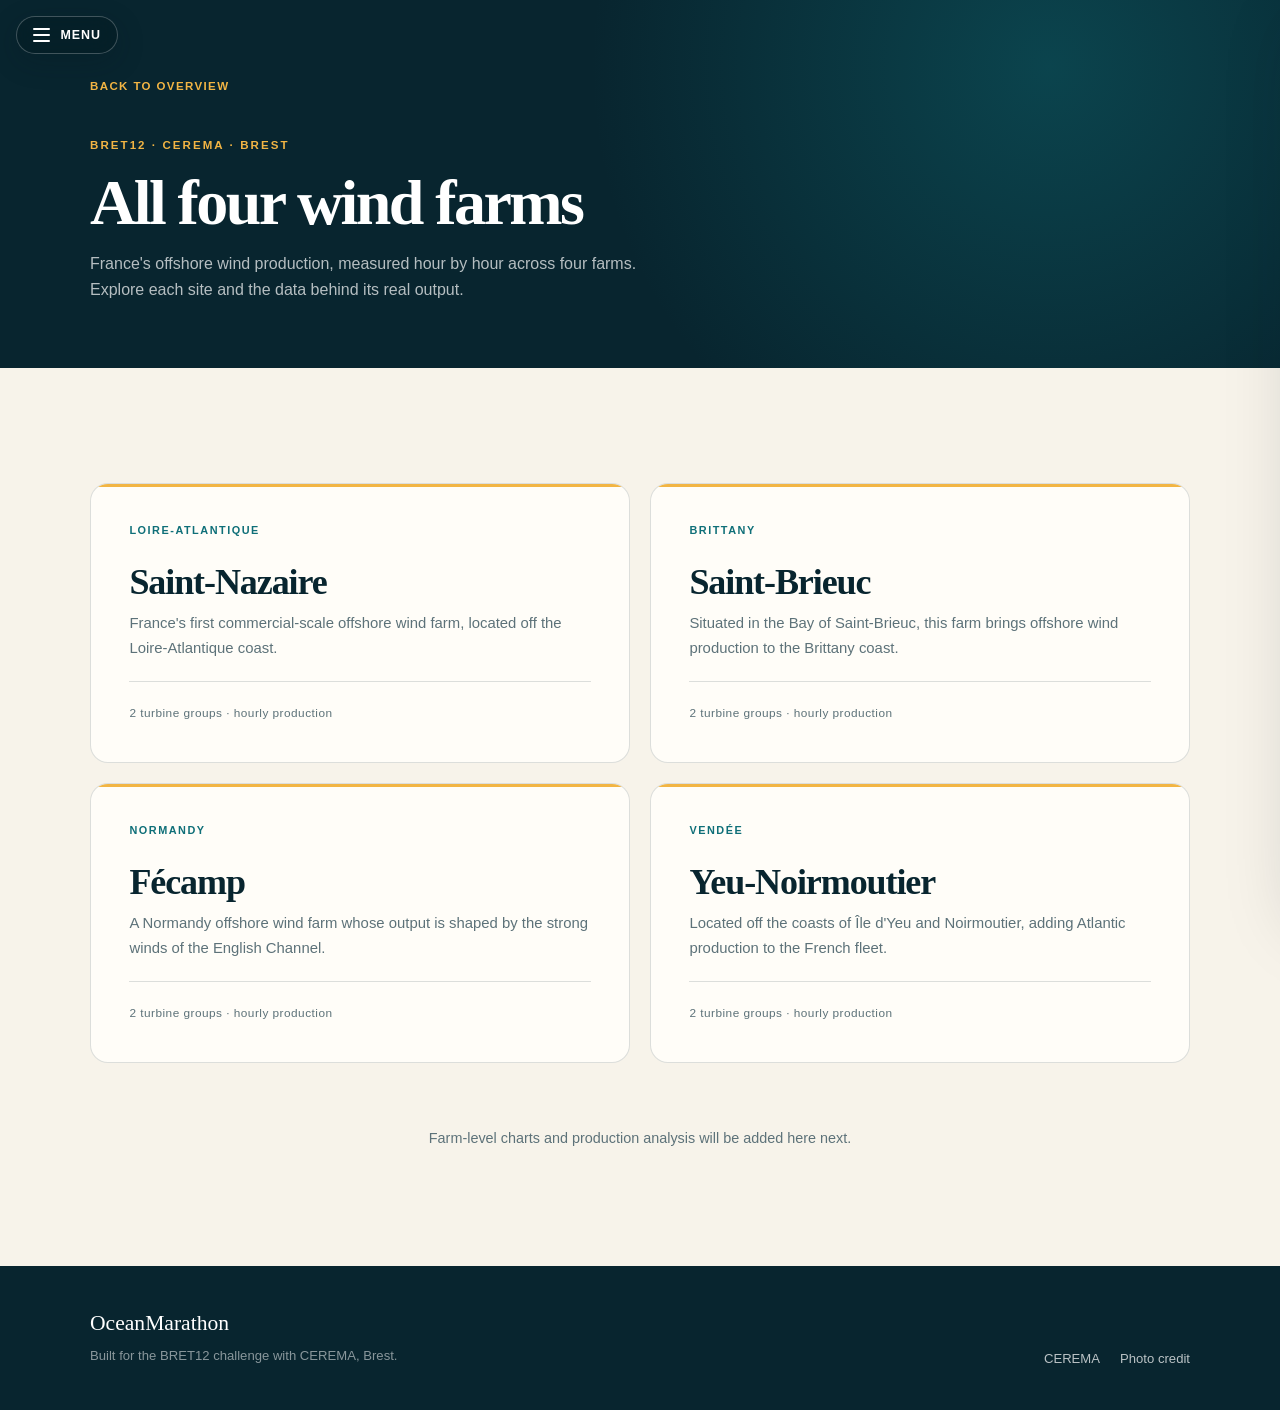
==== webpage/all4windfarms.html @ 5b28c63f "Functional Webapp...remaining features, season based charts and extrapolate new windfarm.." ====
<!DOCTYPE html>
<html lang="en">

<head>
  <meta charset="UTF-8">
  <meta name="viewport" content="width=device-width, initial-scale=1.0">
  <meta name="description"
    content="A closer look at France's four offshore wind farms: Saint-Nazaire, Saint-Brieuc, Fécamp and Yeu-Noirmoutier.">
  <title>All four wind farms — OceanMarathon</title>
  <link rel="stylesheet" href="styles.css">
</head>

<body>
  <button class="panel-toggle" id="panelToggle" type="button" aria-controls="sidePanel" aria-expanded="false"
    aria-label="Open project menu">
    <span class="panel-toggle__icon" aria-hidden="true">
      <span></span>
      <span></span>
      <span></span>
    </span>
    <span class="panel-toggle__text">Menu</span>
  </button>

  <div class="panel-overlay" id="panelOverlay" aria-hidden="true"></div>

  <aside class="side-panel" id="sidePanel" aria-label="Project menu" aria-hidden="true">
    <div class="side-panel__inner">
      <p class="eyebrow">BRET12 · CEREMA</p>
      <h2 class="side-panel__title">OceanMarathon</h2>
      <p class="side-panel__lead">Turning assumptions about offshore wind into measurements.</p>

      <nav class="side-nav" aria-label="Site navigation">
        <a href="index.html">Overview</a>
        <a href="all4windfarms.html" aria-current="page">All four wind farms</a>
        <a href="consumption.html">Commune coverage</a>
        <!-- <a href="saint-nazaire.html">Saint-Nazaire</a>
        <a href="saint-brieuc.html">Saint-Brieuc</a>
        <a href="fecamp.html">Fécamp</a>
        <a href="yeu-noirmoutier.html">Yeu-Noirmoutier</a> -->
        <a href="index.html#story">The story</a>
        <a href="index.html#approach">Our approach</a>
        <a href="index.html#challenge">The 48-hour challenge</a>
        <a href="index.html#data">Source data</a>
      </nav>

      <div class="side-panel__facts">
        <h3>Project facts</h3>
        <dl>
          <div>
            <dt>Organisation</dt>
            <dd>CEREMA</dd>
          </div>
          <div>
            <dt>Location</dt>
            <dd>Brest, France</dd>
          </div>
          <div>
            <dt>Challenge owner</dt>
            <dd>Matthieu Suire</dd>
          </div>
          <div>
            <dt>Focus</dt>
            <dd>Climate, energy and spatial planning</dd>
          </div>
          <div>
            <dt>Dataset</dt>
            <dd>30,701 hourly readings across four French offshore farms, 2023-2026</dd>
          </div>
        </dl>
      </div>

      <div class="side-panel__footer">
        <a href="https://www.cerema.fr/fr" target="_blank" rel="noreferrer">Visit CEREMA</a>
        <a href="https://unsplash.com/photos/white-electic-windmill-pONBhDyOFoM" target="_blank" rel="noreferrer">Photo:
          Nicholas Doherty</a>
      </div>
    </div>
  </aside>

  <main>
    <section class="subpage-head">
      <div class="container">
        <a class="back-link" href="index.html">Back to overview</a>
        <p class="eyebrow eyebrow--light">BRET12 · CEREMA · Brest</p>
        <h1>All four wind farms</h1>
        <p>
          France's offshore wind production, measured hour by hour across four farms.
          Explore each site and the data behind its real output.
        </p>
      </div>
    </section>

    <section class="section">
      <div class="container">
        <div class="farm-grid">
          <a class="farm-card reveal" href="saint-nazaire.html">
            <span class="farm-card__tag">Loire-Atlantique</span>
            <h2>Saint-Nazaire</h2>
            <p>
              France's first commercial-scale offshore wind farm, located off the
              Loire-Atlantique coast.
            </p>
            <span class="farm-card__meta">2 turbine groups · hourly production</span>
          </a>

          <a class="farm-card reveal" href="saint-brieuc.html">
            <span class="farm-card__tag">Brittany</span>
            <h2>Saint-Brieuc</h2>
            <p>
              Situated in the Bay of Saint-Brieuc, this farm brings offshore wind
              production to the Brittany coast.
            </p>
            <span class="farm-card__meta">2 turbine groups · hourly production</span>
          </a>

          <a class="farm-card reveal" href="fecamp.html">
            <span class="farm-card__tag">Normandy</span>
            <h2>Fécamp</h2>
            <p>
              A Normandy offshore wind farm whose output is shaped by the strong
              winds of the English Channel.
            </p>
            <span class="farm-card__meta">2 turbine groups · hourly production</span>
          </a>

          <a class="farm-card reveal" href="yeu-noirmoutier.html">
            <span class="farm-card__tag">Vendée</span>
            <h2>Yeu-Noirmoutier</h2>
            <p>
              Located off the coasts of Île d'Yeu and Noirmoutier, adding Atlantic
              production to the French fleet.
            </p>
            <span class="farm-card__meta">2 turbine groups · hourly production</span>
          </a>
        </div>

        <p class="page-note reveal">
          Farm-level charts and production analysis will be added here next.
        </p>
      </div>
    </section>
  </main>

  <footer class="footer">
    <div class="container footer__inner">
      <div>
        <p class="footer__brand">OceanMarathon</p>
        <p>Built for the BRET12 challenge with CEREMA, Brest.</p>
      </div>
      <div class="footer__links">
        <a href="https://www.cerema.fr/fr" target="_blank" rel="noreferrer">CEREMA</a>
        <a href="https://unsplash.com/photos/white-electic-windmill-pONBhDyOFoM" target="_blank" rel="noreferrer">Photo
          credit</a>
      </div>
    </div>
  </footer>

  <script src="script.js"></script>
</body>

</html>
---- webpage/styles.css ----
:root {
  --ink: #08252f;
  --ocean: #0b3d4d;
  --sea: #0f6f78;
  --sea-soft: #dcece8;
  --foam: #eef5f1;
  --sand: #f7f3ea;
  --paper: #fffdf8;
  --accent: #f2b544;
  --accent-deep: #c98a1f;
  --text: #1c343d;
  --muted: #5d7279;
  --line: rgba(8, 37, 47, 0.14);
  --shadow: 0 24px 70px rgba(4, 24, 31, 0.18);
  --serif: "Iowan Old Style", "Palatino Linotype", "Book Antiqua", Georgia, serif;
  --sans: "Segoe UI", "Helvetica Neue", Arial, sans-serif;
}

*,
*::before,
*::after {
  box-sizing: border-box;
}

html {
  scroll-behavior: smooth;
  scroll-padding-top: 2rem;
}

body {
  margin: 0;
  background: var(--sand);
  color: var(--text);
  font-family: var(--sans);
  font-size: 1rem;
  line-height: 1.65;
  -webkit-font-smoothing: antialiased;
}

body.panel-open {
  overflow: hidden;
}

h1,
h2,
h3,
p {
  margin-top: 0;
}

h1,
h2,
h3 {
  color: var(--ink);
  font-family: var(--serif);
  font-weight: 600;
}

a {
  color: inherit;
}

.container {
  width: 100%;
  max-width: 1180px;
  margin-inline: auto;
  padding-inline: clamp(1.25rem, 4vw, 2.5rem);
}

.eyebrow {
  margin-bottom: 1rem;
  color: var(--sea);
  font-size: 0.72rem;
  font-weight: 700;
  letter-spacing: 0.18em;
  text-transform: uppercase;
}

.eyebrow--light {
  color: var(--accent);
}

.panel-toggle {
  position: fixed;
  z-index: 1002;
  top: 1rem;
  left: 1rem;
  display: inline-flex;
  align-items: center;
  gap: 0.65rem;
  padding: 0.7rem 1rem;
  border: 1px solid rgba(255, 255, 255, 0.24);
  border-radius: 999px;
  background: rgba(5, 30, 38, 0.72);
  color: #fff;
  font-family: var(--sans);
  font-size: 0.78rem;
  font-weight: 700;
  letter-spacing: 0.08em;
  text-transform: uppercase;
  cursor: pointer;
  backdrop-filter: blur(12px);
  -webkit-backdrop-filter: blur(12px);
  box-shadow: 0 8px 28px rgba(4, 24, 31, 0.22);
  transition: background 180ms ease, border-color 180ms ease, transform 180ms ease;
}

.panel-toggle:hover {
  background: rgba(5, 30, 38, 0.92);
  border-color: rgba(255, 255, 255, 0.45);
  transform: translateY(-1px);
}

.panel-toggle:focus-visible {
  outline: 3px solid var(--accent);
  outline-offset: 3px;
}

.panel-toggle__icon {
  position: relative;
  display: grid;
  width: 17px;
  gap: 4px;
}

.panel-toggle__icon span {
  display: block;
  width: 100%;
  height: 2px;
  background: currentColor;
  border-radius: 2px;
  transition: transform 260ms ease, opacity 180ms ease;
}

body.panel-open .panel-toggle__icon span:nth-child(1) {
  transform: translateY(6px) rotate(45deg);
}

body.panel-open .panel-toggle__icon span:nth-child(2) {
  opacity: 0;
}

body.panel-open .panel-toggle__icon span:nth-child(3) {
  transform: translateY(-6px) rotate(-45deg);
}

.panel-overlay {
  position: fixed;
  z-index: 1000;
  inset: 0;
  background: rgba(3, 20, 26, 0.58);
  opacity: 0;
  pointer-events: none;
  transition: opacity 320ms ease;
}

body.panel-open .panel-overlay {
  opacity: 1;
  pointer-events: auto;
}

.side-panel {
  position: fixed;
  z-index: 1001;
  inset-block: 0;
  right: 0;
  width: min(24rem, 92vw);
  background: var(--paper);
  box-shadow: var(--shadow);
  transform: translateX(105%);
  transition: transform 420ms cubic-bezier(0.22, 1, 0.36, 1);
}

body.panel-open .side-panel {
  transform: translateX(0);
}

.side-panel__inner {
  display: flex;
  height: 100%;
  flex-direction: column;
  overflow-y: auto;
  padding: 5.25rem 1.75rem 2rem;
}

.side-panel__title {
  margin-bottom: 0.5rem;
  font-size: 2.4rem;
  letter-spacing: -0.03em;
  line-height: 1;
}

.side-panel__lead {
  margin-bottom: 2rem;
  color: var(--muted);
  font-size: 0.95rem;
}

.side-nav {
  display: grid;
  margin-bottom: 2.25rem;
  border-top: 1px solid var(--line);
}

.side-nav a {
  padding: 0.85rem 0;
  border-bottom: 1px solid var(--line);
  color: var(--ink);
  font-family: var(--serif);
  font-size: 1.1rem;
  text-decoration: none;
  transition: color 160ms ease, padding-left 160ms ease;
}

.side-nav a:hover,
.side-nav a:focus-visible {
  padding-left: 0.4rem;
  color: var(--sea);
}

.side-nav a[aria-current="page"] {
  padding-left: 0.4rem;
  color: var(--sea);
  font-style: italic;
}

.side-panel__facts h3 {
  margin-bottom: 0.85rem;
  font-family: var(--sans);
  font-size: 0.72rem;
  letter-spacing: 0.16em;
  text-transform: uppercase;
}

.side-panel__facts dl {
  display: grid;
  gap: 0.9rem;
  margin: 0;
}

.side-panel__facts dl div {
  display: grid;
  gap: 0.1rem;
}

.side-panel__facts dt {
  color: var(--muted);
  font-size: 0.68rem;
  font-weight: 700;
  letter-spacing: 0.1em;
  text-transform: uppercase;
}

.side-panel__facts dd {
  margin: 0;
  color: var(--text);
  font-size: 0.88rem;
  line-height: 1.45;
}

.side-panel__footer {
  display: flex;
  flex-wrap: wrap;
  gap: 0.4rem 1.1rem;
  margin-top: auto;
  padding-top: 2rem;
  border-top: 1px solid var(--line);
  font-size: 0.78rem;
}

.side-panel__footer a {
  color: var(--sea);
  text-decoration: none;
}

.side-panel__footer a:hover {
  text-decoration: underline;
}

.hero {
  position: relative;
  display: flex;
  min-height: 100svh;
  align-items: center;
  overflow: hidden;
  background: var(--ink);
  color: #fff;
}

.hero__media {
  position: absolute;
  inset: 0;
  background-image: url("Images/nicholas-doherty-pONBhDyOFoM-unsplash.jpg");
  background-position: center;
  background-size: cover;
  transform: scale(1.02);
}

.hero__media::after {
  position: absolute;
  inset: 0;
  background:
    linear-gradient(90deg, rgba(3, 21, 28, 0.92) 0%, rgba(4, 32, 41, 0.72) 48%, rgba(4, 32, 41, 0.24) 100%),
    linear-gradient(0deg, rgba(3, 21, 28, 0.72) 0%, transparent 45%);
  content: "";
}

.hero__content {
  position: relative;
  z-index: 1;
  width: 100%;
  max-width: 1180px;
  margin-inline: auto;
  padding: 8rem clamp(1.25rem, 4vw, 2.5rem) 9rem;
}

.hero h1 {
  max-width: 12ch;
  margin-bottom: 1.5rem;
  color: #fff;
  font-size: clamp(2.9rem, 7vw, 5.9rem);
  letter-spacing: -0.045em;
  line-height: 0.98;
}

.hero h1 em {
  color: var(--accent);
  font-weight: 500;
}

.hero__lead {
  max-width: 620px;
  margin-bottom: 2.1rem;
  color: rgba(255, 255, 255, 0.8);
  font-size: clamp(1rem, 1.5vw, 1.12rem);
  line-height: 1.7;
}

.hero__actions {
  display: flex;
  flex-wrap: wrap;
  gap: 0.8rem;
}

.button {
  display: inline-flex;
  align-items: center;
  justify-content: center;
  min-height: 3rem;
  padding: 0.75rem 1.4rem;
  border: 1px solid transparent;
  border-radius: 999px;
  font-size: 0.88rem;
  font-weight: 700;
  text-decoration: none;
  transition: background 180ms ease, border-color 180ms ease, color 180ms ease, transform 180ms ease;
}

.button:hover {
  transform: translateY(-2px);
}

.button--primary {
  background: var(--accent);
  color: var(--ink);
}

.button--primary:hover {
  background: #ffc85c;
}

.button--ghost {
  border-color: rgba(255, 255, 255, 0.38);
  background: rgba(255, 255, 255, 0.05);
  color: #fff;
}

.button--ghost:hover {
  border-color: #fff;
  background: rgba(255, 255, 255, 0.12);
}

.hero__scroll {
  position: absolute;
  z-index: 1;
  bottom: 1.8rem;
  left: 50%;
  display: flex;
  align-items: center;
  gap: 0.65rem;
  color: rgba(255, 255, 255, 0.55);
  font-size: 0.66rem;
  font-weight: 700;
  letter-spacing: 0.16em;
  text-transform: uppercase;
  transform: translateX(-50%);
}

.hero__scroll span {
  display: block;
  width: 1px;
  height: 34px;
  background: linear-gradient(var(--accent), transparent);
}

.stats {
  background: var(--ink);
  color: #fff;
}

.stats__grid {
  display: grid;
  grid-template-columns: repeat(4, 1fr);
  padding-block: clamp(2.2rem, 4vw, 3.4rem);
}

.stat {
  padding: 0.35rem clamp(0.8rem, 2.4vw, 2rem);
  border-left: 1px solid rgba(255, 255, 255, 0.14);
}

.stat:first-child {
  padding-left: 0;
  border-left: 0;
}

.stat strong {
  display: block;
  margin-bottom: 0.35rem;
  color: var(--accent);
  font-family: var(--serif);
  font-size: clamp(1.65rem, 3vw, 2.5rem);
  font-weight: 500;
  letter-spacing: -0.03em;
  line-height: 1;
}

.stat span {
  color: rgba(255, 255, 255, 0.62);
  font-size: 0.78rem;
}

.section {
  padding-block: clamp(4.5rem, 9vw, 8rem);
}

.story__grid {
  display: grid;
  grid-template-columns: 0.85fr 1.15fr;
  gap: clamp(2rem, 7vw, 6rem);
  align-items: start;
}

.section h2 {
  margin-bottom: 1rem;
  font-size: clamp(2.15rem, 4.5vw, 3.8rem);
  letter-spacing: -0.035em;
  line-height: 1.03;
}

.story__intro h2 {
  max-width: 9ch;
}

.story__copy {
  max-width: 640px;
  color: var(--muted);
  font-size: 1.02rem;
}

.story__lead {
  color: var(--ink);
  font-family: var(--serif);
  font-size: clamp(1.25rem, 2vw, 1.55rem);
  line-height: 1.4;
}

.story blockquote {
  margin: 2.2rem 0 0;
  padding: 1.4rem 1.6rem;
  border-left: 3px solid var(--accent);
  background: var(--foam);
  color: var(--ink);
  font-family: var(--serif);
  font-size: 1.2rem;
  font-style: italic;
  line-height: 1.5;
}

.story blockquote strong {
  color: var(--sea);
  font-weight: 600;
}

.cards-section {
  padding-top: 0;
}

.card-grid {
  display: grid;
  grid-template-columns: repeat(3, 1fr);
  gap: 1px;
  overflow: hidden;
  border: 1px solid var(--line);
  border-radius: 18px;
  background: var(--line);
}

.card {
  padding: clamp(1.6rem, 3.5vw, 2.4rem);
  background: var(--paper);
}

.card__number {
  display: inline-block;
  margin-bottom: 2.4rem;
  color: var(--accent-deep);
  font-size: 0.72rem;
  font-weight: 700;
  letter-spacing: 0.14em;
}

.card h3 {
  margin-bottom: 0.7rem;
  font-size: 1.45rem;
}

.card p {
  margin: 0;
  color: var(--muted);
  font-size: 0.93rem;
}

.approach {
  background: var(--foam);
}

.section-heading {
  max-width: 660px;
  margin-bottom: clamp(2.5rem, 5vw, 4rem);
}

.section-heading>p:last-child {
  color: var(--muted);
}

.steps {
  display: grid;
  grid-template-columns: repeat(4, 1fr);
  gap: clamp(1rem, 2.5vw, 2rem);
  margin: 0;
  padding: 0;
  list-style: none;
}

.step {
  padding-top: 1.1rem;
  border-top: 2px solid var(--ink);
}

.step__index {
  display: block;
  margin-bottom: 1.6rem;
  color: var(--sea);
  font-size: 0.72rem;
  font-weight: 700;
  letter-spacing: 0.14em;
}

.step h3 {
  margin-bottom: 0.55rem;
  font-size: 1.25rem;
}

.step p {
  margin: 0;
  color: var(--muted);
  font-size: 0.9rem;
}

.challenge {
  background:
    radial-gradient(circle at 12% 20%, rgba(15, 111, 120, 0.35), transparent 42%),
    var(--ocean);
  color: rgba(255, 255, 255, 0.72);
}

.challenge__grid {
  display: grid;
  grid-template-columns: 0.9fr 1.1fr;
  gap: clamp(2.5rem, 7vw, 6rem);
  align-items: start;
}

.challenge h2 {
  color: #fff;
}

.challenge__intro p {
  max-width: 430px;
  margin-bottom: 1.5rem;
}

.badge {
  display: inline-block;
  padding: 0.45rem 0.9rem;
  border: 1px solid rgba(242, 181, 68, 0.45);
  border-radius: 999px;
  color: var(--accent);
  font-size: 0.72rem;
  font-weight: 700;
  letter-spacing: 0.1em;
  text-transform: uppercase;
}

.challenge__list {
  margin: 0;
  padding: 0;
  border-top: 1px solid rgba(255, 255, 255, 0.18);
  list-style: none;
}

.challenge__list li {
  display: grid;
  grid-template-columns: 2.4rem 1fr;
  gap: 0.6rem;
  padding: 1.1rem 0;
  border-bottom: 1px solid rgba(255, 255, 255, 0.18);
}

.challenge__list li>span {
  color: var(--accent);
  font-size: 0.7rem;
  font-weight: 700;
  letter-spacing: 0.12em;
}

.challenge__list h3 {
  margin-bottom: 0.2rem;
  color: #fff;
  font-family: var(--sans);
  font-size: 1rem;
  font-weight: 600;
}

.challenge__list p {
  margin: 0;
  color: rgba(255, 255, 255, 0.58);
  font-size: 0.88rem;
}

.data__grid {
  display: grid;
  grid-template-columns: 0.9fr 1.1fr;
  gap: clamp(2.5rem, 7vw, 6rem);
  align-items: center;
}

.data__grid p {
  max-width: 470px;
  color: var(--muted);
}

.data__panel {
  padding: clamp(1.4rem, 3vw, 2rem);
  border: 1px solid var(--line);
  border-radius: 18px;
  background: var(--paper);
}

.data__panel>div {
  display: grid;
  grid-template-columns: 0.8fr 1.2fr;
  gap: 1rem;
  padding: 0.9rem 0;
  border-bottom: 1px solid var(--line);
}

.data__panel>div:last-child {
  border-bottom: 0;
}

.data__label {
  color: var(--muted);
  font-size: 0.7rem;
  font-weight: 700;
  letter-spacing: 0.1em;
  text-transform: uppercase;
}

.data__panel strong {
  color: var(--ink);
  font-size: 0.92rem;
  font-weight: 600;
}

.subpage-head {
  position: relative;
  overflow: hidden;
  padding: clamp(2.5rem, 10vw, 4.5rem) 0 clamp(2.75rem, 5vw, 4rem);
  background:
    radial-gradient(circle at 82% 18%, rgba(15, 111, 120, 0.42), transparent 42%),
    var(--ink);
  color: rgba(255, 255, 255, 0.7);
}

.subpage-head h1 {
  max-width: 16ch;
  margin-bottom: 1rem;
  color: #fff;
  font-size: clamp(2.5rem, 5vw, 4.25rem);
  letter-spacing: -0.04em;
  line-height: 1;
}

.subpage-head p:not(.eyebrow) {
  max-width: 590px;
  margin-bottom: 0;
}

.back-link {
  display: inline-block;
  margin-bottom: 2.5rem;
  color: var(--accent);
  font-size: 0.72rem;
  font-weight: 700;
  letter-spacing: 0.12em;
  text-decoration: none;
  text-transform: uppercase;
}

.back-link:hover,
.back-link:focus-visible {
  text-decoration: underline;
}

.farm-grid {
  display: grid;
  grid-template-columns: repeat(2, 1fr);
  gap: 1.25rem;
}

.farm-card {
  position: relative;
  display: flex;
  min-height: 280px;
  flex-direction: column;
  padding: clamp(1.6rem, 3.5vw, 2.4rem);
  overflow: hidden;
  border: 1px solid var(--line);
  border-radius: 18px;
  background: var(--paper);
  color: inherit;
  text-decoration: none;
  transition: transform 200ms ease, box-shadow 200ms ease;
}

.farm-card::before {
  position: absolute;
  inset: 0 0 auto;
  height: 3px;
  background: var(--accent);
  content: "";
}

.farm-card:hover {
  transform: translateY(-4px);
  box-shadow: 0 20px 50px rgba(8, 37, 47, 0.1);
}

.farm-card:hover h2 {
  color: var(--sea);
}

.farm-card:focus-visible {
  outline: 3px solid var(--sea);
  outline-offset: 3px;
}

.farm-card__tag {
  margin-bottom: 1.5rem;
  color: var(--sea);
  font-size: 0.68rem;
  font-weight: 700;
  letter-spacing: 0.14em;
  text-transform: uppercase;
}

.farm-card h2 {
  margin-bottom: 0.6rem;
  font-size: clamp(1.7rem, 3vw, 2.25rem);
  letter-spacing: -0.03em;
  transition: color 180ms ease;
}

.farm-card p {
  color: var(--muted);
  font-size: 0.93rem;
}

.farm-card__meta {
  margin-top: auto;
  padding-top: 1.4rem;
  border-top: 1px solid var(--line);
  color: var(--muted);
  font-size: 0.74rem;
  letter-spacing: 0.04em;
}

.page-note {
  max-width: 560px;
  margin: clamp(2.5rem, 5vw, 4rem) auto 0;
  color: var(--muted);
  font-size: 0.9rem;
  text-align: center;
}

.footer {
  padding-block: 2.5rem;
  background: var(--ink);
  color: rgba(255, 255, 255, 0.52);
  font-size: 0.82rem;
}

.footer__inner {
  display: flex;
  flex-wrap: wrap;
  align-items: flex-end;
  justify-content: space-between;
  gap: 1.5rem;
}

.footer p {
  margin-bottom: 0.2rem;
}

.footer__brand {
  color: #fff;
  font-family: var(--serif);
  font-size: 1.35rem;
}

.footer__links {
  display: flex;
  gap: 1.25rem;
}

.footer a {
  color: rgba(255, 255, 255, 0.72);
  text-decoration: none;
}

.footer a:hover {
  color: var(--accent);
}

.reveal.is-visible {
  animation: fade-up 760ms cubic-bezier(0.22, 1, 0.36, 1) both;
}

@keyframes fade-up {
  from {
    opacity: 0;
    transform: translateY(22px);
  }

  to {
    opacity: 1;
    transform: translateY(0);
  }
}

@media (max-width: 1000px) {
  .card-grid {
    grid-template-columns: 1fr;
  }

  .card__number {
    margin-bottom: 1.2rem;
  }

  .steps {
    grid-template-columns: repeat(2, 1fr);
    row-gap: 2.5rem;
  }

  .story__grid,
  .challenge__grid,
  .data__grid {
    grid-template-columns: 1fr;
  }

  .story__intro h2 {
    max-width: 16ch;
  }
}

@media (max-width: 680px) {
  .hero {
    min-height: 92svh;
  }

  .hero__content {
    padding-top: 7rem;
    padding-bottom: 7rem;
  }

  .hero h1 {
    max-width: 100%;
  }

  .hero__scroll {
    display: none;
  }

  .stats__grid {
    grid-template-columns: repeat(2, 1fr);
    gap: 1.4rem 0;
  }

  .stat {
    padding-left: 0.9rem;
  }

  .stat:first-child,
  .stat:nth-child(3) {
    padding-left: 0;
    border-left: 0;
  }

  .stat:nth-child(3) {
    padding-top: 1.2rem;
    border-top: 1px solid rgba(255, 255, 255, 0.14);
  }

  .stat:nth-child(4) {
    padding-top: 1.2rem;
    border-top: 1px solid rgba(255, 255, 255, 0.14);
  }

  .steps {
    grid-template-columns: 1fr;
  }

  .farm-grid {
    grid-template-columns: 1fr;
  }

  .data__panel>div {
    grid-template-columns: 1fr;
    gap: 0.15rem;
  }

  .side-panel {
    width: min(24rem, 100vw);
  }

  .side-panel__inner {
    padding-inline: 1.4rem;
  }

  .footer__inner {
    align-items: flex-start;
  }
}

@media (prefers-reduced-motion: reduce) {
  html {
    scroll-behavior: auto;
  }

  *,
  *::before,
  *::after {
    animation-duration: 0.01ms !important;
    animation-iteration-count: 1 !important;
    transition-duration: 0.01ms !important;
  }
}
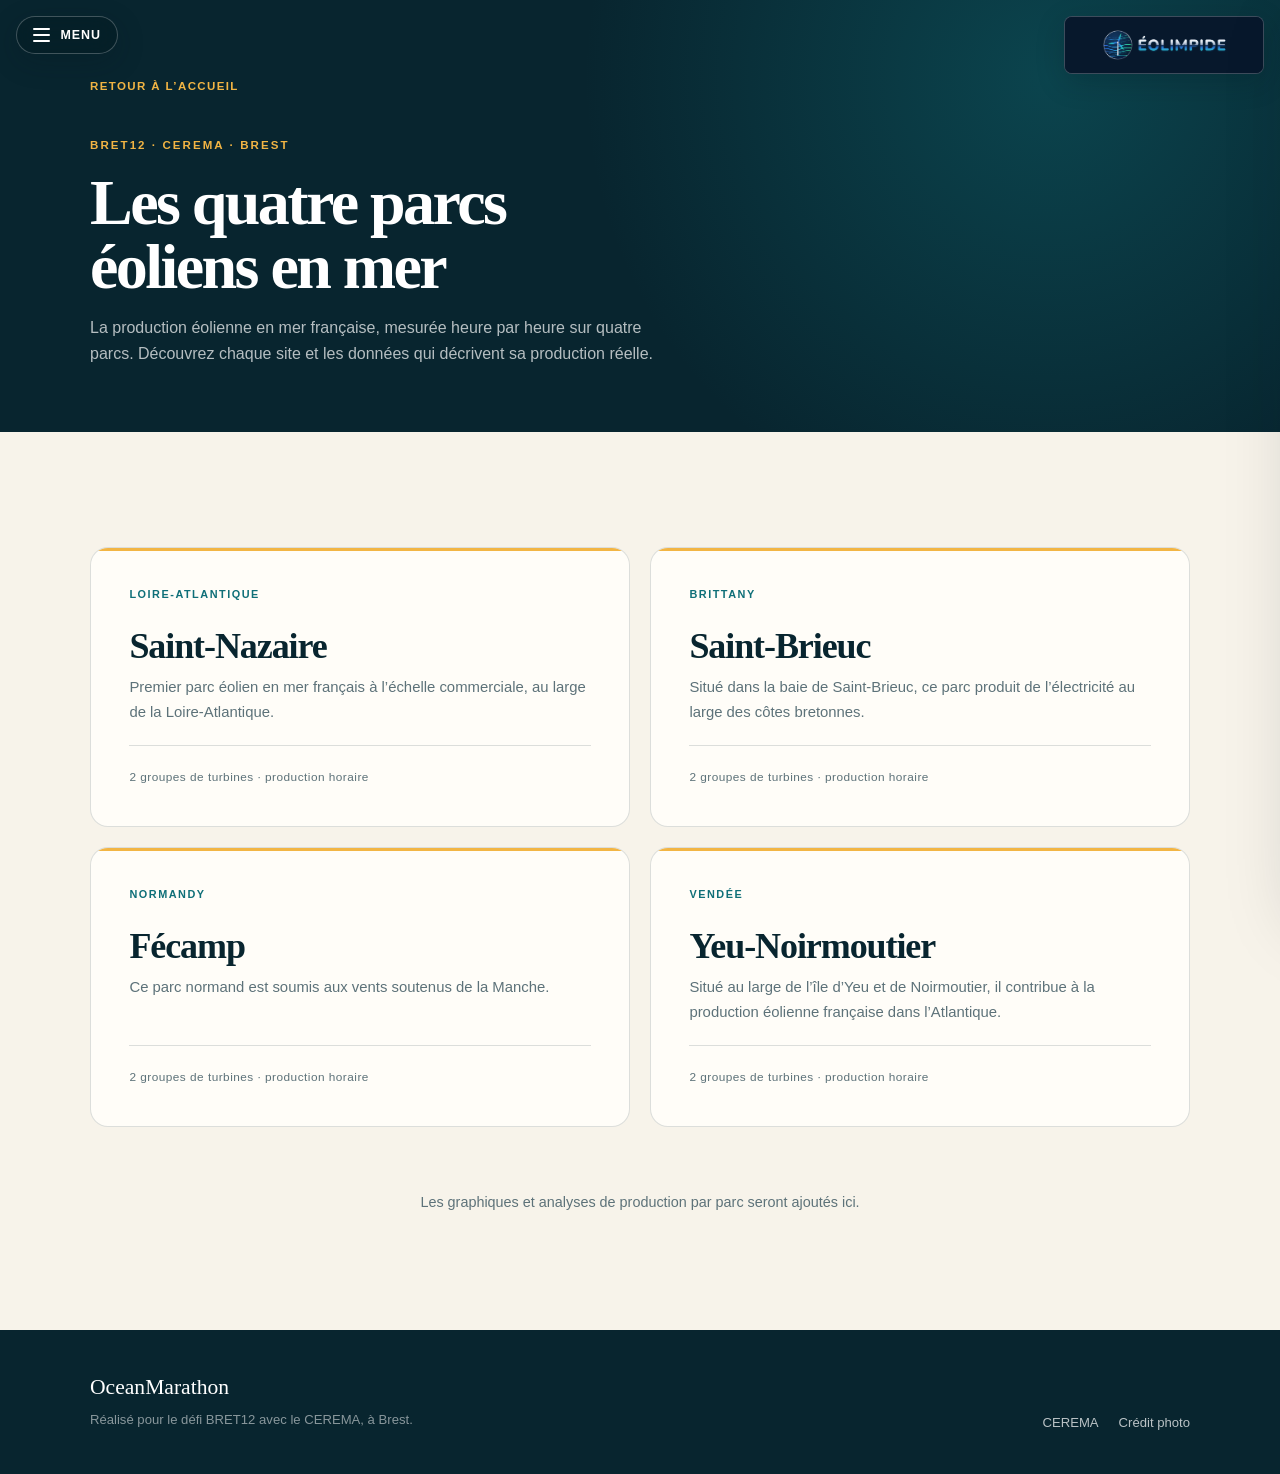
==== commit 1d377992: "New fr vers" ====
--- a/webpage/all4windfarms.html
+++ b/webpage/all4windfarms.html
@@ -1,18 +1,21 @@
 <!DOCTYPE html>
-<html lang="en">
+<html lang="fr">
 
 <head>
   <meta charset="UTF-8">
   <meta name="viewport" content="width=device-width, initial-scale=1.0">
   <meta name="description"
-    content="A closer look at France's four offshore wind farms: Saint-Nazaire, Saint-Brieuc, Fécamp and Yeu-Noirmoutier.">
-  <title>All four wind farms — OceanMarathon</title>
+    content="Découvrez les quatre parcs éoliens en mer français : Saint-Nazaire, Saint-Brieuc, Fécamp et Yeu-Noirmoutier.">
+  <title>Les quatre parcs éoliens — OceanMarathon</title>
   <link rel="stylesheet" href="styles.css">
 </head>
 
 <body>
+  <a class="site-brand" href="index.html" aria-label="Accueil OceanMarathon">
+    <img src="Images/mais%20combien%20produit%20un%20parc%20e%CC%81olien%20en%20mer%20.png" alt="Logo ÉOLIMPIDE">
+  </a>
   <button class="panel-toggle" id="panelToggle" type="button" aria-controls="sidePanel" aria-expanded="false"
-    aria-label="Open project menu">
+    aria-label="Ouvrir le menu du projet">
     <span class="panel-toggle__icon" aria-hidden="true">
       <span></span>
       <span></span>
@@ -23,55 +26,56 @@
 
   <div class="panel-overlay" id="panelOverlay" aria-hidden="true"></div>
 
-  <aside class="side-panel" id="sidePanel" aria-label="Project menu" aria-hidden="true">
+  <aside class="side-panel" id="sidePanel" aria-label="Menu du projet" aria-hidden="true">
     <div class="side-panel__inner">
       <p class="eyebrow">BRET12 · CEREMA</p>
       <h2 class="side-panel__title">OceanMarathon</h2>
-      <p class="side-panel__lead">Turning assumptions about offshore wind into measurements.</p>
+      <p class="side-panel__lead">Passer des hypothèses sur l’éolien en mer à des mesures réelles.</p>
 
-      <nav class="side-nav" aria-label="Site navigation">
-        <a href="index.html">Overview</a>
-        <a href="all4windfarms.html" aria-current="page">All four wind farms</a>
-        <a href="consumption.html">Commune coverage</a>
+      <nav class="side-nav" aria-label="Navigation du site">
+        <a href="index.html">Accueil</a>
+        <a href="all4windfarms.html" aria-current="page">Les quatre parcs</a>
+        <a href="consumption.html">Couverture des communes</a>
+        <a href="new-wind-farm.html">Nouveau parc éolien</a>
         <!-- <a href="saint-nazaire.html">Saint-Nazaire</a>
         <a href="saint-brieuc.html">Saint-Brieuc</a>
         <a href="fecamp.html">Fécamp</a>
         <a href="yeu-noirmoutier.html">Yeu-Noirmoutier</a> -->
-        <a href="index.html#story">The story</a>
-        <a href="index.html#approach">Our approach</a>
-        <a href="index.html#challenge">The 48-hour challenge</a>
-        <a href="index.html#data">Source data</a>
+        <a href="index.html#story">Le constat</a>
+        <a href="index.html#approach">Notre démarche</a>
+        <a href="index.html#challenge">Le défi de 48 heures</a>
+        <a href="index.html#data">Données sources</a>
       </nav>
 
       <div class="side-panel__facts">
-        <h3>Project facts</h3>
+        <h3>Le projet en bref</h3>
         <dl>
           <div>
             <dt>Organisation</dt>
             <dd>CEREMA</dd>
           </div>
           <div>
-            <dt>Location</dt>
+            <dt>Lieu</dt>
             <dd>Brest, France</dd>
           </div>
           <div>
-            <dt>Challenge owner</dt>
+            <dt>Responsable du défi</dt>
             <dd>Matthieu Suire</dd>
           </div>
           <div>
-            <dt>Focus</dt>
-            <dd>Climate, energy and spatial planning</dd>
+            <dt>Thématiques</dt>
+            <dd>Climat, énergie et aménagement du territoire</dd>
           </div>
           <div>
-            <dt>Dataset</dt>
-            <dd>30,701 hourly readings across four French offshore farms, 2023-2026</dd>
+            <dt>Jeu de données</dt>
+            <dd>30 701 relevés horaires pour quatre parcs éoliens en mer français, de 2023 à 2026</dd>
           </div>
         </dl>
       </div>
 
       <div class="side-panel__footer">
-        <a href="https://www.cerema.fr/fr" target="_blank" rel="noreferrer">Visit CEREMA</a>
-        <a href="https://unsplash.com/photos/white-electic-windmill-pONBhDyOFoM" target="_blank" rel="noreferrer">Photo:
+        <a href="https://www.cerema.fr/fr" target="_blank" rel="noreferrer">Visiter le CEREMA</a>
+        <a href="https://unsplash.com/photos/white-electic-windmill-pONBhDyOFoM" target="_blank" rel="noreferrer">Photo :
           Nicholas Doherty</a>
       </div>
     </div>
@@ -80,12 +84,12 @@
   <main>
     <section class="subpage-head">
       <div class="container">
-        <a class="back-link" href="index.html">Back to overview</a>
+        <a class="back-link" href="index.html">Retour à l’accueil</a>
         <p class="eyebrow eyebrow--light">BRET12 · CEREMA · Brest</p>
-        <h1>All four wind farms</h1>
+        <h1>Les quatre parcs éoliens en mer</h1>
         <p>
-          France's offshore wind production, measured hour by hour across four farms.
-          Explore each site and the data behind its real output.
+          La production éolienne en mer française, mesurée heure par heure sur quatre parcs.
+          Découvrez chaque site et les données qui décrivent sa production réelle.
         </p>
       </div>
     </section>
@@ -97,45 +101,44 @@
             <span class="farm-card__tag">Loire-Atlantique</span>
             <h2>Saint-Nazaire</h2>
             <p>
-              France's first commercial-scale offshore wind farm, located off the
-              Loire-Atlantique coast.
+              Premier parc éolien en mer français à l’échelle commerciale, au large de la
+              Loire-Atlantique.
             </p>
-            <span class="farm-card__meta">2 turbine groups · hourly production</span>
+            <span class="farm-card__meta">2 groupes de turbines · production horaire</span>
           </a>
 
           <a class="farm-card reveal" href="saint-brieuc.html">
             <span class="farm-card__tag">Brittany</span>
             <h2>Saint-Brieuc</h2>
             <p>
-              Situated in the Bay of Saint-Brieuc, this farm brings offshore wind
-              production to the Brittany coast.
+              Situé dans la baie de Saint-Brieuc, ce parc produit de l’électricité au large
+              des côtes bretonnes.
             </p>
-            <span class="farm-card__meta">2 turbine groups · hourly production</span>
+            <span class="farm-card__meta">2 groupes de turbines · production horaire</span>
           </a>
 
           <a class="farm-card reveal" href="fecamp.html">
             <span class="farm-card__tag">Normandy</span>
             <h2>Fécamp</h2>
             <p>
-              A Normandy offshore wind farm whose output is shaped by the strong
-              winds of the English Channel.
+              Ce parc normand est soumis aux vents soutenus de la Manche.
             </p>
-            <span class="farm-card__meta">2 turbine groups · hourly production</span>
+            <span class="farm-card__meta">2 groupes de turbines · production horaire</span>
           </a>
 
           <a class="farm-card reveal" href="yeu-noirmoutier.html">
             <span class="farm-card__tag">Vendée</span>
             <h2>Yeu-Noirmoutier</h2>
             <p>
-              Located off the coasts of Île d'Yeu and Noirmoutier, adding Atlantic
-              production to the French fleet.
+              Situé au large de l’île d’Yeu et de Noirmoutier, il contribue à la production
+              éolienne française dans l’Atlantique.
             </p>
-            <span class="farm-card__meta">2 turbine groups · hourly production</span>
+            <span class="farm-card__meta">2 groupes de turbines · production horaire</span>
           </a>
         </div>
 
         <p class="page-note reveal">
-          Farm-level charts and production analysis will be added here next.
+          Les graphiques et analyses de production par parc seront ajoutés ici.
         </p>
       </div>
     </section>
@@ -145,12 +148,11 @@
     <div class="container footer__inner">
       <div>
         <p class="footer__brand">OceanMarathon</p>
-        <p>Built for the BRET12 challenge with CEREMA, Brest.</p>
+        <p>Réalisé pour le défi BRET12 avec le CEREMA, à Brest.</p>
       </div>
       <div class="footer__links">
         <a href="https://www.cerema.fr/fr" target="_blank" rel="noreferrer">CEREMA</a>
-        <a href="https://unsplash.com/photos/white-electic-windmill-pONBhDyOFoM" target="_blank" rel="noreferrer">Photo
-          credit</a>
+        <a href="https://unsplash.com/photos/white-electic-windmill-pONBhDyOFoM" target="_blank"         rel="noreferrer">Crédit photo</a>
       </div>
     </div>
   </footer>
--- a/webpage/styles.css
+++ b/webpage/styles.css
@@ -105,6 +105,34 @@
   transition: background 180ms ease, border-color 180ms ease, transform 180ms ease;
 }
 
+.site-brand {
+  position: fixed;
+  z-index: 999;
+  top: 1rem;
+  right: 1rem;
+  display: block;
+  width: 200px;
+  height: 58px;
+  overflow: hidden;
+  border: 1px solid rgba(255, 255, 255, 0.22);
+  border-radius: 8px;
+  background: #071a2e;
+  box-shadow: 0 8px 28px rgba(4, 24, 31, 0.22);
+}
+
+.site-brand img {
+  display: block;
+  width: 100%;
+  height: 100%;
+  object-fit: cover;
+  object-position: center;
+}
+
+.site-brand:focus-visible {
+  outline: 3px solid var(--accent);
+  outline-offset: 3px;
+}
+
 .panel-toggle:hover {
   background: rgba(5, 30, 38, 0.92);
   border-color: rgba(255, 255, 255, 0.45);
@@ -896,6 +924,11 @@
 }
 
 @media (max-width: 680px) {
+  .site-brand {
+    width: 148px;
+    height: 48px;
+  }
+
   .hero {
     min-height: 92svh;
   }
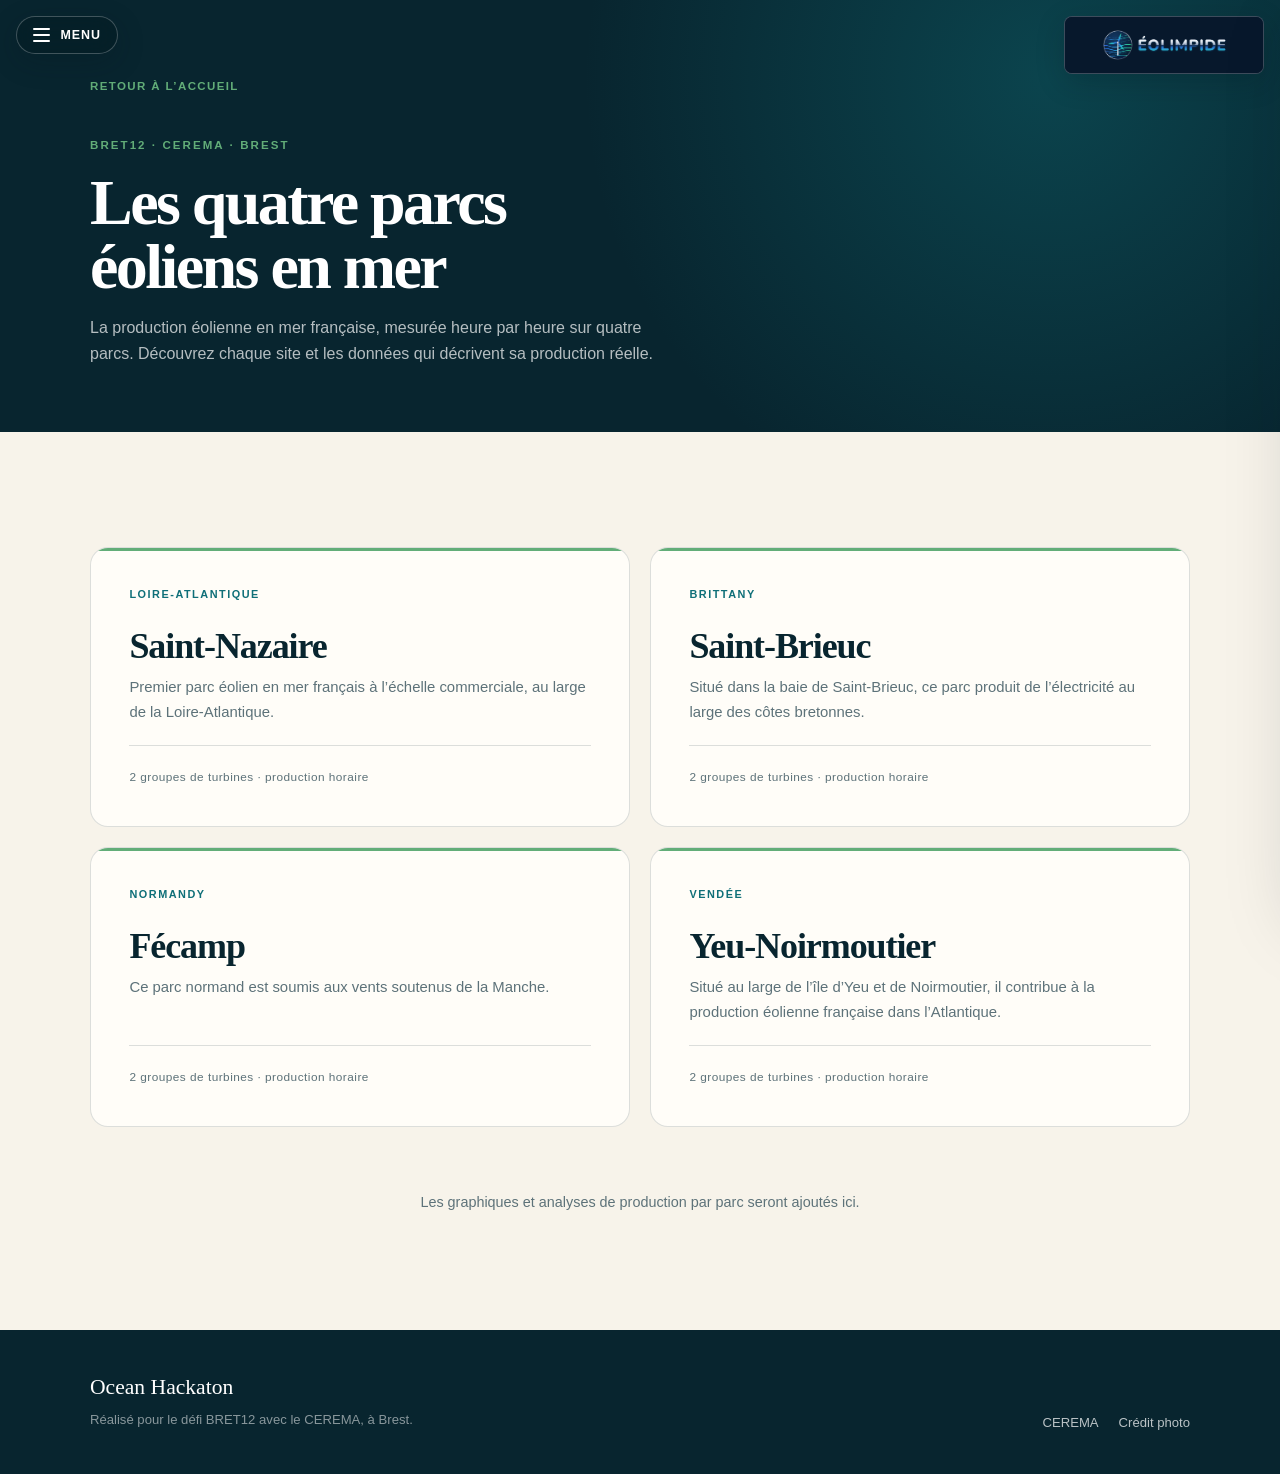
==== commit 1cb50e16: "Remove OceanMarathon" ====
--- a/webpage/all4windfarms.html
+++ b/webpage/all4windfarms.html
@@ -6,12 +6,12 @@
   <meta name="viewport" content="width=device-width, initial-scale=1.0">
   <meta name="description"
     content="Découvrez les quatre parcs éoliens en mer français : Saint-Nazaire, Saint-Brieuc, Fécamp et Yeu-Noirmoutier.">
-  <title>Les quatre parcs éoliens — OceanMarathon</title>
+  <title>Les quatre parcs éoliens — Ocean Hackaton</title>
   <link rel="stylesheet" href="styles.css">
 </head>
 
 <body>
-  <a class="site-brand" href="index.html" aria-label="Accueil OceanMarathon">
+  <a class="site-brand" href="index.html" aria-label="Accueil Ocean Hackaton">
     <img src="Images/mais%20combien%20produit%20un%20parc%20e%CC%81olien%20en%20mer%20.png" alt="Logo ÉOLIMPIDE">
   </a>
   <button class="panel-toggle" id="panelToggle" type="button" aria-controls="sidePanel" aria-expanded="false"
@@ -29,7 +29,7 @@
   <aside class="side-panel" id="sidePanel" aria-label="Menu du projet" aria-hidden="true">
     <div class="side-panel__inner">
       <p class="eyebrow">BRET12 · CEREMA</p>
-      <h2 class="side-panel__title">OceanMarathon</h2>
+      <h2 class="side-panel__title">Ocean Hackaton</h2>
       <p class="side-panel__lead">Passer des hypothèses sur l’éolien en mer à des mesures réelles.</p>
 
       <nav class="side-nav" aria-label="Navigation du site">
@@ -147,7 +147,7 @@
   <footer class="footer">
     <div class="container footer__inner">
       <div>
-        <p class="footer__brand">OceanMarathon</p>
+        <p class="footer__brand">Ocean Hackaton</p>
         <p>Réalisé pour le défi BRET12 avec le CEREMA, à Brest.</p>
       </div>
       <div class="footer__links">
--- a/webpage/styles.css
+++ b/webpage/styles.css
@@ -6,8 +6,8 @@
   --foam: #eef5f1;
   --sand: #f7f3ea;
   --paper: #fffdf8;
-  --accent: #f2b544;
-  --accent-deep: #c98a1f;
+  --accent: #62ad78;
+  --accent-deep: #287347;
   --text: #1c343d;
   --muted: #5d7279;
   --line: rgba(8, 37, 47, 0.14);
@@ -394,7 +394,7 @@
 }
 
 .button--primary:hover {
-  background: #ffc85c;
+  background: #78c58b;
 }
 
 .button--ghost {
@@ -632,7 +632,7 @@
 .badge {
   display: inline-block;
   padding: 0.45rem 0.9rem;
-  border: 1px solid rgba(242, 181, 68, 0.45);
+  border: 1px solid rgba(98, 173, 120, 0.45);
   border-radius: 999px;
   color: var(--accent);
   font-size: 0.72rem;
@@ -675,6 +675,31 @@
   margin: 0;
   color: rgba(255, 255, 255, 0.58);
   font-size: 0.88rem;
+}
+
+.team-photo-section {
+  padding-block: clamp(2.5rem, 6vw, 5rem);
+  background: var(--foam);
+}
+
+.team-photo {
+  max-width: 1040px;
+  margin: 0 auto;
+}
+
+.team-photo img {
+  display: block;
+  width: 100%;
+  height: auto;
+  border-radius: 18px;
+  box-shadow: var(--shadow);
+}
+
+.team-photo figcaption {
+  margin-top: 0.8rem;
+  color: var(--muted);
+  font-size: 0.78rem;
+  text-align: center;
 }
 
 .data__grid {
